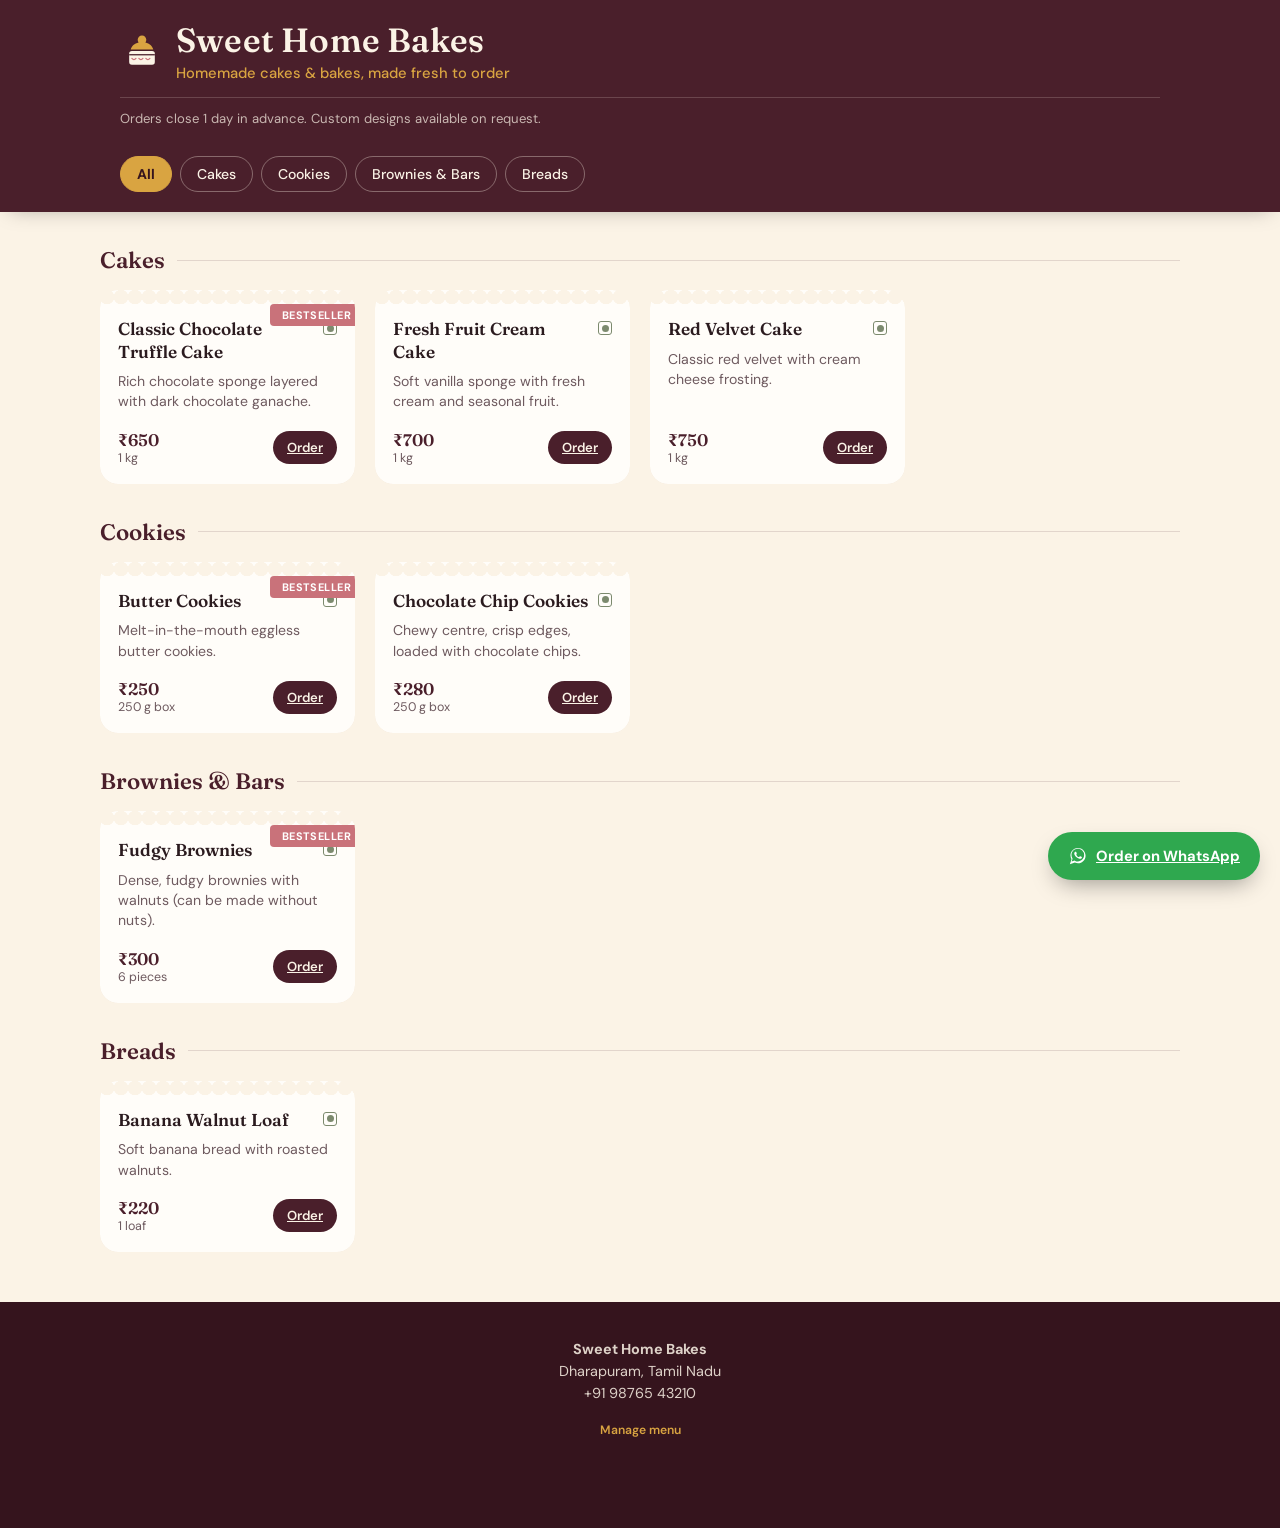
==== index.html @ f6c5ff97 "Add files via upload" ====
<!DOCTYPE html>
<html lang="en">
<head>
  <meta charset="UTF-8" />
  <meta name="viewport" content="width=device-width, initial-scale=1.0" />
  <title>Sweet Home Bakes — Menu</title>
  <meta name="description" content="Homemade cakes, cookies and bakes — browse the menu and order." />

  <link rel="manifest" href="manifest.json" />
  <meta name="theme-color" content="#4a1f2b" />
  <link rel="icon" href="icons/icon-192.png" />
  <link rel="apple-touch-icon" href="icons/icon-192.png" />

  <link rel="preconnect" href="https://fonts.googleapis.com" />
  <link rel="preconnect" href="https://fonts.gstatic.com" crossorigin />
  <link href="https://fonts.googleapis.com/css2?family=Fraunces:opsz,wght@9..144,500;9..144,600;9..144,700&family=DM+Sans:wght@400;500;700&display=swap" rel="stylesheet" />

  <link rel="stylesheet" href="styles.css" />
</head>
<body>

  <header class="site-header">
    <div class="container">
      <div class="brand-row">
        <div class="brand-mark">
          <svg class="icon" viewBox="0 0 48 48" fill="none" xmlns="http://www.w3.org/2000/svg">
            <path d="M24 6c-2.6 0-4.7 2.1-4.7 4.7 0 1.1.4 2.1 1 2.9-4.4.9-7.8 3.9-8.6 7.8h24.6c-.8-3.9-4.2-6.9-8.6-7.8.6-.8 1-1.8 1-2.9C28.7 8.1 26.6 6 24 6z" fill="#D9A441"/>
            <rect x="10" y="23" width="28" height="15" rx="3" fill="#FBF3E6"/>
            <path d="M10 27h28" stroke="#4A1F2B" stroke-width="1.4"/>
            <path d="M13 31c1.4 1.6 3 1.6 4.4 0M20.6 31c1.4 1.6 3 1.6 4.4 0M28.2 31c1.4 1.6 3 1.6 4.4 0" stroke="#C9727A" stroke-width="1.4" stroke-linecap="round"/>
          </svg>
          <div>
            <h1 class="brand-name" id="brand-name">Loading…</h1>
            <p class="brand-tagline" id="brand-tagline"></p>
          </div>
        </div>
      </div>

      <p class="header-note" id="header-note"></p>

      <nav class="category-bar" id="category-bar" aria-label="Filter by category"></nav>
    </div>
  </header>

  <main class="menu-section container" id="menu-root">
    <!-- Menu items are rendered here by site.js -->
  </main>

  <a
    class="float-order"
    id="float-order-btn"
    href="#"
    target="_blank"
    rel="noopener"
    aria-label="Order on WhatsApp"
  >
    <svg viewBox="0 0 32 32" fill="currentColor" aria-hidden="true">
      <path d="M16.04 3C9.37 3 3.97 8.4 3.97 15.07c0 2.23.6 4.32 1.65 6.12L3 29l7.98-2.57a12.02 12.02 0 0 0 5.06 1.12h.01c6.67 0 12.07-5.4 12.07-12.07C28.12 8.4 22.72 3 16.04 3zm0 21.9h-.01a10.1 10.1 0 0 1-5.13-1.4l-.37-.22-4.73 1.52 1.55-4.6-.24-.38a10.06 10.06 0 0 1-1.55-5.35c0-5.58 4.54-10.12 10.13-10.12 2.7 0 5.24 1.06 7.15 2.97a10.04 10.04 0 0 1 2.96 7.16c0 5.59-4.54 10.12-10.13 10.12zm5.55-7.59c-.3-.15-1.78-.88-2.06-.98-.28-.1-.48-.15-.68.15-.2.3-.78.98-.96 1.18-.18.2-.35.22-.65.07-.3-.15-1.26-.46-2.4-1.48-.89-.79-1.48-1.77-1.66-2.07-.17-.3-.02-.46.13-.6.14-.14.3-.35.45-.53.15-.18.2-.3.3-.5.1-.2.05-.38-.02-.53-.08-.15-.68-1.65-.94-2.26-.25-.6-.5-.51-.68-.52h-.58c-.2 0-.53.07-.8.38-.28.3-1.05 1.02-1.05 2.5s1.08 2.9 1.23 3.1c.15.2 2.12 3.23 5.13 4.53.72.31 1.28.5 1.72.63.72.23 1.38.2 1.9.12.58-.09 1.78-.73 2.03-1.43.25-.7.25-1.3.18-1.43-.07-.13-.27-.2-.57-.35z"/>
    </svg>
    Order on WhatsApp
  </a>

  <footer class="site-footer">
    <div class="container">
      <p><strong id="footer-shop-name"></strong></p>
      <p id="footer-address"></p>
      <p id="footer-phone"></p>
      <p><a id="footer-instagram" href="#" target="_blank" rel="noopener"></a></p>
      <a class="footer-admin-link" href="admin.html">Manage menu</a>
    </div>
  </footer>

  <script src="menu-data.js"></script>
  <script src="storage.js"></script>
  <script src="site.js"></script>
</body>
</html>
---- styles.css ----
/* ==========================================================
   DESIGN TOKENS
   ========================================================== */
:root {
  --plum: #4a1f2b;
  --plum-dark: #35141d;
  --cream: #fbf3e6;
  --cream-soft: #f4e8d6;
  --honey: #d9a441;
  --honey-dark: #b98526;
  --rose: #c9727a;
  --sage: #7c8a6e;
  --ink: #2b1b1f;
  --ink-soft: #6e5a5f;
  --line: rgba(74, 31, 43, 0.14);
  --card-bg: #fffdf9;
  --radius: 18px;
  --shadow: 0 10px 30px -14px rgba(74, 31, 43, 0.35);
  --font-display: "Fraunces", "Georgia", serif;
  --font-body: "DM Sans", "Segoe UI", sans-serif;
}

* { box-sizing: border-box; }

html { scroll-behavior: smooth; }

body {
  margin: 0;
  font-family: var(--font-body);
  background: var(--cream);
  color: var(--ink);
  -webkit-font-smoothing: antialiased;
}

img { max-width: 100%; display: block; }

a { color: inherit; }

button { font-family: inherit; }

.container {
  max-width: 1080px;
  margin: 0 auto;
  padding: 0 20px;
}

/* ==========================================================
   HEADER
   ========================================================== */
.site-header {
  position: sticky;
  top: 0;
  z-index: 40;
  background: var(--plum);
  color: var(--cream);
  padding: 22px 0 18px;
  box-shadow: 0 6px 20px -10px rgba(0,0,0,0.35);
}

.brand-row {
  display: flex;
  align-items: flex-start;
  justify-content: space-between;
  gap: 16px;
}

.brand-mark {
  display: flex;
  align-items: center;
  gap: 12px;
}

.brand-mark .icon {
  width: 44px;
  height: 44px;
  flex-shrink: 0;
}

.brand-name {
  font-family: var(--font-display);
  font-weight: 600;
  font-size: clamp(1.5rem, 4vw, 2.1rem);
  letter-spacing: 0.2px;
  margin: 0;
  line-height: 1.1;
}

.brand-tagline {
  margin: 4px 0 0;
  font-size: 0.92rem;
  color: var(--honey);
  font-weight: 500;
}

.header-note {
  margin-top: 14px;
  font-size: 0.82rem;
  color: rgba(251, 243, 230, 0.72);
  border-top: 1px solid rgba(251, 243, 230, 0.18);
  padding-top: 12px;
}

/* Category filter chips */
.category-bar {
  display: flex;
  gap: 8px;
  overflow-x: auto;
  padding: 16px 0 2px;
  margin-top: 4px;
  -ms-overflow-style: none;
  scrollbar-width: none;
}
.category-bar::-webkit-scrollbar { display: none; }

.chip {
  flex-shrink: 0;
  border: 1px solid rgba(251, 243, 230, 0.35);
  background: transparent;
  color: var(--cream);
  padding: 8px 16px;
  border-radius: 999px;
  font-size: 0.88rem;
  font-weight: 500;
  cursor: pointer;
  transition: background 0.15s ease, color 0.15s ease, border-color 0.15s ease;
  white-space: nowrap;
}

.chip:hover { border-color: var(--honey); }

.chip.active {
  background: var(--honey);
  border-color: var(--honey);
  color: var(--plum-dark);
  font-weight: 700;
}

/* ==========================================================
   MENU GRID
   ========================================================== */
.menu-section {
  padding: 28px 0 40px;
}

.category-heading {
  font-family: var(--font-display);
  font-size: 1.4rem;
  font-weight: 600;
  color: var(--plum);
  margin: 34px 0 16px;
  display: flex;
  align-items: center;
  gap: 12px;
}

.category-heading:first-child { margin-top: 6px; }

.category-heading::after {
  content: "";
  flex: 1;
  height: 1px;
  background: var(--line);
}

.card-grid {
  display: grid;
  grid-template-columns: repeat(auto-fill, minmax(240px, 1fr));
  gap: 20px;
}

.item-card {
  position: relative;
  background: var(--card-bg);
  border-radius: var(--radius);
  box-shadow: var(--shadow);
  padding: 22px 18px 18px;
  display: flex;
  flex-direction: column;
  gap: 8px;
  /* scalloped "piped icing" top edge — the signature detail */
  -webkit-mask-image:
    radial-gradient(circle 7px at 7px 7px, transparent 7px, black 7.5px),
    linear-gradient(black, black);
  -webkit-mask-repeat: repeat-x, no-repeat;
  -webkit-mask-position: top left, 0 14px;
  -webkit-mask-size: 14px 14px, 100% calc(100% - 14px);
  mask-image:
    radial-gradient(circle 7px at 7px 7px, transparent 7px, black 7.5px),
    linear-gradient(black, black);
  mask-repeat: repeat-x, no-repeat;
  mask-position: top left, 0 14px;
  mask-size: 14px 14px, 100% calc(100% - 14px);
}

.item-card .top-row {
  display: flex;
  align-items: flex-start;
  justify-content: space-between;
  gap: 10px;
  margin-top: 6px;
}

.item-name {
  font-family: var(--font-display);
  font-size: 1.08rem;
  font-weight: 600;
  color: var(--ink);
  margin: 0;
  line-height: 1.3;
}

.veg-dot {
  flex-shrink: 0;
  width: 14px;
  height: 14px;
  border: 1.5px solid var(--sage);
  border-radius: 3px;
  display: inline-flex;
  align-items: center;
  justify-content: center;
  margin-top: 3px;
}
.veg-dot::after {
  content: "";
  width: 7px;
  height: 7px;
  border-radius: 50%;
  background: var(--sage);
}

.item-desc {
  font-size: 0.88rem;
  color: var(--ink-soft);
  margin: 0;
  line-height: 1.45;
}

.item-bottom {
  display: flex;
  align-items: center;
  justify-content: space-between;
  margin-top: auto;
  padding-top: 10px;
}

.item-price {
  font-family: var(--font-display);
  font-weight: 600;
  font-size: 1.05rem;
  color: var(--plum);
}

.item-unit {
  font-size: 0.78rem;
  color: var(--ink-soft);
  font-weight: 400;
}

.badge {
  position: absolute;
  top: 14px;
  right: -6px;
  background: var(--rose);
  color: #fff;
  font-size: 0.68rem;
  font-weight: 700;
  letter-spacing: 0.04em;
  text-transform: uppercase;
  padding: 4px 10px 4px 12px;
  border-radius: 4px 0 0 4px;
}

.order-btn {
  border: none;
  background: var(--plum);
  color: var(--cream);
  padding: 8px 14px;
  border-radius: 999px;
  font-size: 0.82rem;
  font-weight: 600;
  cursor: pointer;
  transition: background 0.15s ease;
}
.order-btn:hover { background: var(--plum-dark); }

.unavailable {
  opacity: 0.5;
}
.unavailable .order-btn {
  background: #b9aaa4;
  cursor: not-allowed;
}
.sold-out-tag {
  font-size: 0.72rem;
  font-weight: 700;
  color: var(--rose);
  text-transform: uppercase;
  letter-spacing: 0.04em;
}

.empty-state {
  text-align: center;
  padding: 60px 20px;
  color: var(--ink-soft);
}

/* ==========================================================
   FLOATING WHATSAPP BUTTON
   ========================================================== */
.float-order {
  position: fixed;
  bottom: 20px;
  right: 20px;
  z-index: 50;
  background: #2fa84f;
  color: #fff;
  border: none;
  border-radius: 999px;
  padding: 14px 20px;
  font-size: 0.92rem;
  font-weight: 700;
  box-shadow: 0 10px 24px -8px rgba(0,0,0,0.4);
  display: flex;
  align-items: center;
  gap: 8px;
  cursor: pointer;
}
.float-order svg { width: 20px; height: 20px; flex-shrink: 0; }

/* ==========================================================
   FOOTER
   ========================================================== */
.site-footer {
  background: var(--plum-dark);
  color: rgba(251, 243, 230, 0.85);
  padding: 34px 0 90px;
  margin-top: 10px;
  font-size: 0.9rem;
  text-align: center;
}
.site-footer p { margin: 4px 0; }
.site-footer a { color: var(--honey); text-decoration: none; font-weight: 600; }
.footer-admin-link {
  display: inline-block;
  margin-top: 16px;
  font-size: 0.76rem;
  color: rgba(251, 243, 230, 0.45);
}

/* ==========================================================
   ADMIN PAGE
   ========================================================== */
.admin-shell { max-width: 720px; margin: 0 auto; padding: 24px 20px 60px; }

.admin-header {
  display: flex;
  align-items: center;
  justify-content: space-between;
  margin-bottom: 8px;
}

.admin-header h1 {
  font-family: var(--font-display);
  color: var(--plum);
  font-size: 1.5rem;
  margin: 0;
}

.back-link {
  font-size: 0.85rem;
  font-weight: 600;
  color: var(--plum);
  text-decoration: none;
}

.admin-sub { color: var(--ink-soft); font-size: 0.9rem; margin: 0 0 22px; }

.admin-toolbar {
  display: flex;
  flex-wrap: wrap;
  gap: 10px;
  margin-bottom: 22px;
}

.btn {
  border: 1px solid var(--plum);
  background: var(--plum);
  color: var(--cream);
  padding: 10px 16px;
  border-radius: 10px;
  font-size: 0.85rem;
  font-weight: 600;
  cursor: pointer;
}
.btn.secondary {
  background: transparent;
  color: var(--plum);
}
.btn.danger {
  background: transparent;
  border-color: var(--rose);
  color: var(--rose);
}

.admin-card {
  background: var(--card-bg);
  border-radius: 14px;
  box-shadow: var(--shadow);
  padding: 18px;
  margin-bottom: 16px;
}

.field-row { display: grid; grid-template-columns: 1fr 1fr; gap: 12px; }
.field { margin-bottom: 12px; }
.field label {
  display: block;
  font-size: 0.78rem;
  font-weight: 600;
  color: var(--ink-soft);
  margin-bottom: 4px;
}
.field input[type="text"],
.field input[type="number"],
.field select,
.field textarea {
  width: 100%;
  border: 1px solid var(--line);
  border-radius: 8px;
  padding: 9px 10px;
  font-size: 0.92rem;
  font-family: inherit;
  background: #fff;
  color: var(--ink);
}
.field textarea { resize: vertical; min-height: 54px; }

.field-check {
  display: flex;
  align-items: center;
  gap: 8px;
  font-size: 0.85rem;
  color: var(--ink-soft);
  margin-bottom: 10px;
}

.admin-item-row {
  display: flex;
  align-items: center;
  justify-content: space-between;
  gap: 10px;
  padding: 12px 0;
  border-bottom: 1px solid var(--line);
}
.admin-item-row:last-child { border-bottom: none; }
.admin-item-info strong { display: block; font-size: 0.95rem; }
.admin-item-info span { font-size: 0.78rem; color: var(--ink-soft); }
.admin-item-actions { display: flex; gap: 8px; flex-shrink: 0; }
.icon-btn {
  border: none;
  background: var(--cream-soft);
  color: var(--plum);
  border-radius: 8px;
  width: 34px;
  height: 34px;
  cursor: pointer;
  font-size: 0.95rem;
}
.icon-btn.danger { color: var(--rose); }

.toast {
  position: fixed;
  bottom: 20px;
  left: 50%;
  transform: translateX(-50%);
  background: var(--plum-dark);
  color: var(--cream);
  padding: 10px 18px;
  border-radius: 999px;
  font-size: 0.85rem;
  box-shadow: var(--shadow);
  opacity: 0;
  pointer-events: none;
  transition: opacity 0.2s ease;
  z-index: 100;
}
.toast.show { opacity: 1; }

@media (max-width: 520px) {
  .field-row { grid-template-columns: 1fr; }
}
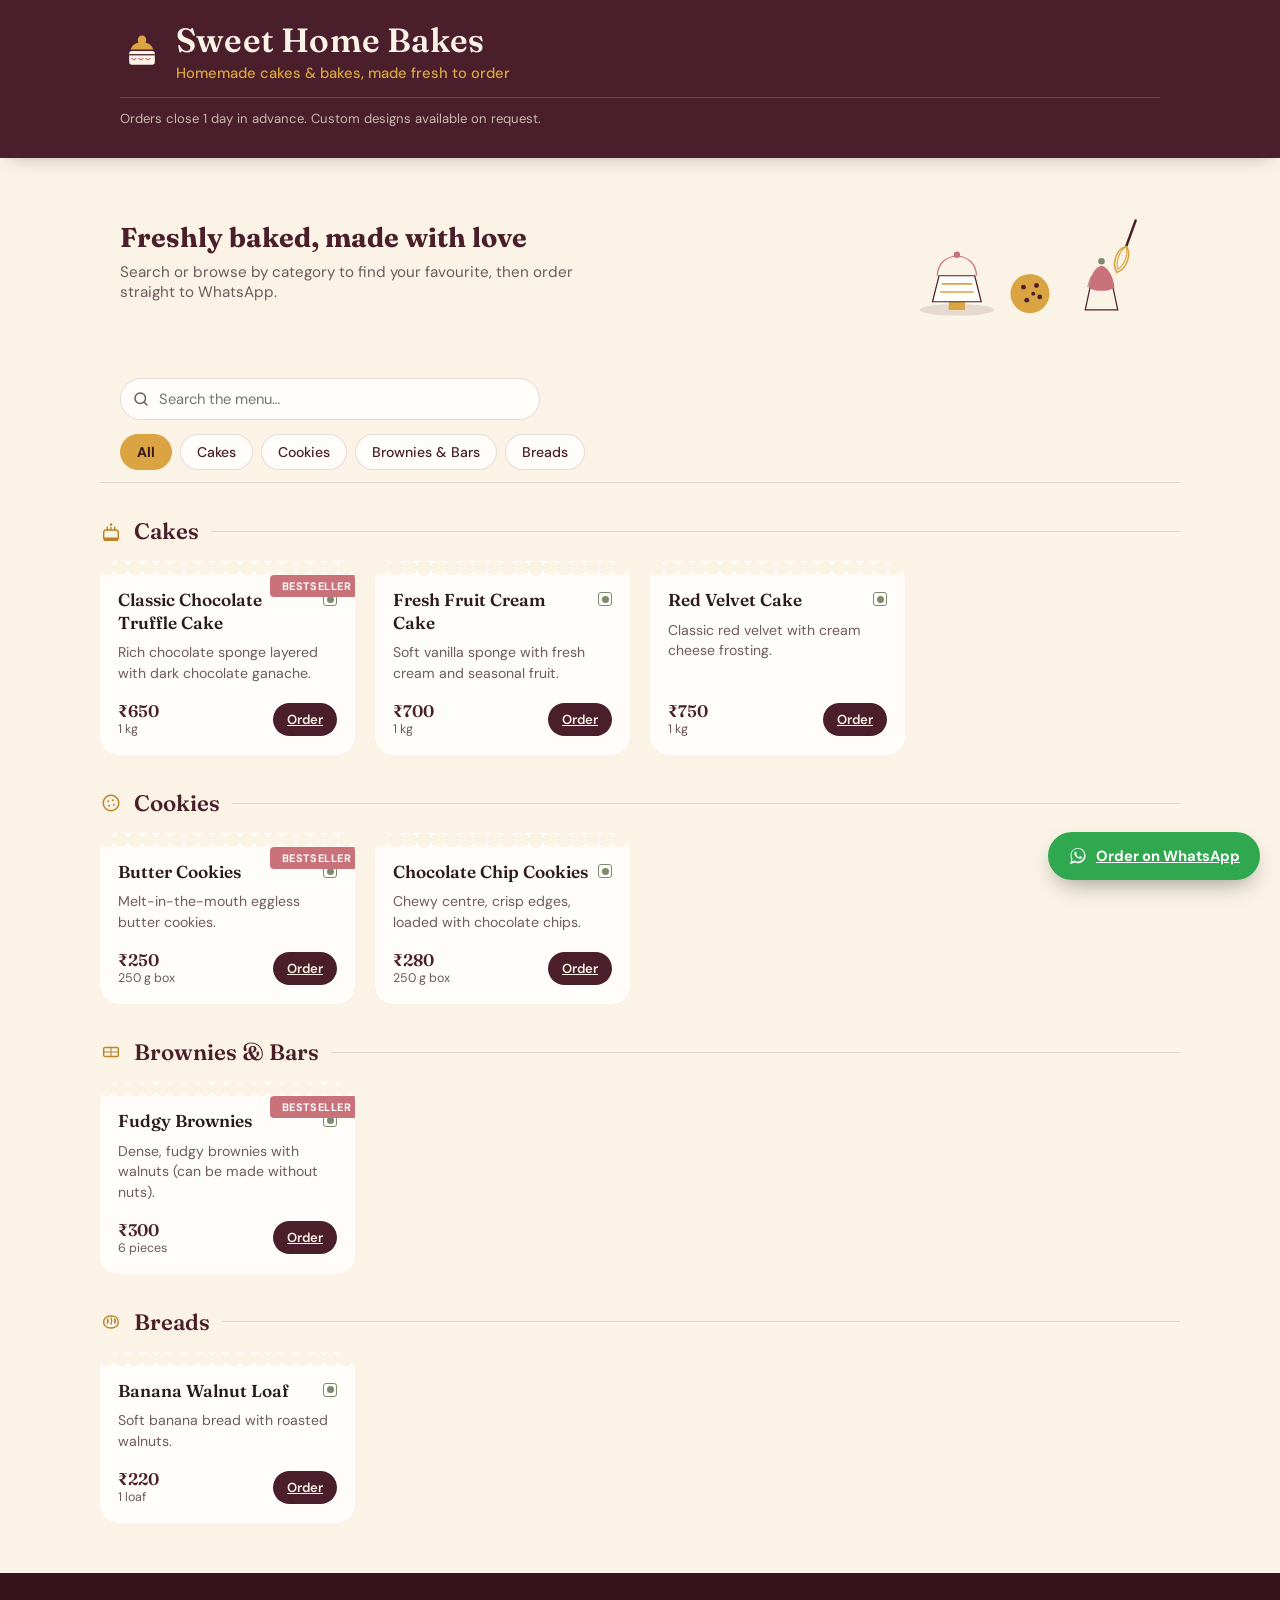
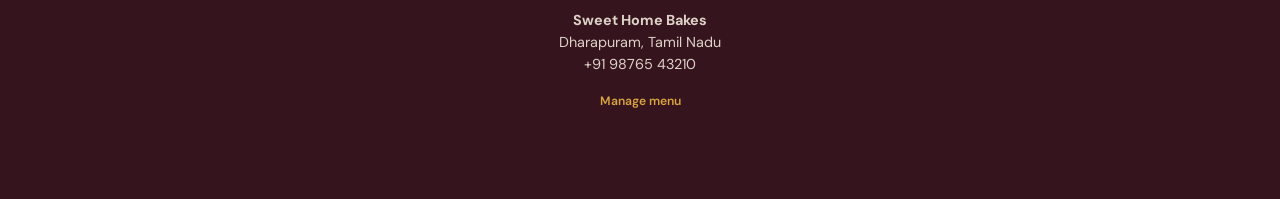
==== commit 49a6726b: "Add files via upload" ====
--- a/index.html
+++ b/index.html
@@ -37,10 +37,55 @@
       </div>
 
       <p class="header-note" id="header-note"></p>
-
-      <nav class="category-bar" id="category-bar" aria-label="Filter by category"></nav>
     </div>
   </header>
+
+  <section class="hero container">
+    <div class="hero-text">
+      <h2>Freshly baked, made with love</h2>
+      <p>Search or browse by category to find your favourite, then order straight to WhatsApp.</p>
+    </div>
+    <svg class="hero-art" viewBox="0 0 320 180" xmlns="http://www.w3.org/2000/svg" aria-hidden="true">
+      <!-- Cake stand -->
+      <ellipse cx="70" cy="150" rx="46" ry="7" fill="#4A1F2B" opacity="0.12"/>
+      <rect x="60" y="140" width="20" height="10" fill="#D9A441"/>
+      <path d="M40 140 L100 140 L92 108 L48 108 Z" fill="#FFFDF9" stroke="#4A1F2B" stroke-width="1.5"/>
+      <path d="M46 108c0-14 10-24 24-24s24 10 24 24" fill="none" stroke="#C9727A" stroke-width="1.5"/>
+      <circle cx="70" cy="82" r="4" fill="#C9727A"/>
+      <path d="M52 118h36M50 128h40" stroke="#D9A441" stroke-width="2" stroke-linecap="round"/>
+
+      <!-- Cookie -->
+      <circle cx="160" cy="130" r="24" fill="#D9A441"/>
+      <circle cx="152" cy="122" r="3" fill="#4A1F2B"/>
+      <circle cx="168" cy="120" r="3" fill="#4A1F2B"/>
+      <circle cx="172" cy="134" r="3" fill="#4A1F2B"/>
+      <circle cx="156" cy="138" r="3" fill="#4A1F2B"/>
+      <circle cx="164" cy="130" r="2.4" fill="#4A1F2B"/>
+
+      <!-- Cupcake -->
+      <path d="M228 150 L268 150 L262 122 L234 122 Z" fill="#FBF3E6" stroke="#4A1F2B" stroke-width="1.5"/>
+      <path d="M231 122c1-5 3-9 4-13M241 122c1-6 1-11 0-16M251 122c-1-5-1-10 0-15M261 122c-1-4-3-8-4-12" stroke="#4A1F2B" stroke-width="1.1" opacity="0.5"/>
+      <path d="M232 122c2-16 10-26 16-26s14 10 16 26c-6 6-26 6-32 0z" fill="#C9727A"/>
+      <circle cx="248" cy="90" r="4" fill="#7C8A6E"/>
+
+      <!-- Whisk -->
+      <g transform="translate(290,40) rotate(20)">
+        <path d="M0 0 v34" stroke="#4A1F2B" stroke-width="3" stroke-linecap="round"/>
+        <path d="M0 34 c-10 6 -10 26 0 34 c10 -8 10 -28 0 -34z" fill="none" stroke="#D9A441" stroke-width="2"/>
+        <path d="M0 34 c-6 8 -6 22 0 30" fill="none" stroke="#D9A441" stroke-width="1.4"/>
+        <path d="M0 34 c6 8 6 22 0 30" fill="none" stroke="#D9A441" stroke-width="1.4"/>
+      </g>
+    </svg>
+  </section>
+
+  <div class="filter-bar container">
+    <div class="search-wrap">
+      <svg class="search-icon" viewBox="0 0 24 24" aria-hidden="true"><circle cx="11" cy="11" r="7" fill="none" stroke="currentColor" stroke-width="2"/><path d="M20 20l-4-4" stroke="currentColor" stroke-width="2" stroke-linecap="round"/></svg>
+      <input type="search" id="search-input" placeholder="Search the menu…" aria-label="Search the menu" />
+      <button type="button" id="search-clear" aria-label="Clear search">✕</button>
+    </div>
+    <nav class="category-bar" id="category-bar" aria-label="Filter by category"></nav>
+  </div>
 
   <main class="menu-section container" id="menu-root">
     <!-- Menu items are rendered here by site.js -->
--- a/styles.css
+++ b/styles.css
@@ -114,9 +114,9 @@
 
 .chip {
   flex-shrink: 0;
-  border: 1px solid rgba(251, 243, 230, 0.35);
-  background: transparent;
-  color: var(--cream);
+  border: 1px solid var(--line);
+  background: var(--card-bg);
+  color: var(--plum);
   padding: 8px 16px;
   border-radius: 999px;
   font-size: 0.88rem;
@@ -136,6 +136,110 @@
 }
 
 /* ==========================================================
+   HERO
+   ========================================================== */
+.hero {
+  display: flex;
+  align-items: center;
+  gap: 24px;
+  padding: 30px 20px;
+  flex-wrap: wrap;
+}
+
+.hero-text {
+  flex: 1 1 240px;
+  min-width: 220px;
+}
+
+.hero-text h2 {
+  font-family: var(--font-display);
+  color: var(--plum);
+  font-size: clamp(1.3rem, 3vw, 1.7rem);
+  margin: 0 0 8px;
+}
+
+.hero-text p {
+  color: var(--ink-soft);
+  margin: 0;
+  font-size: 0.95rem;
+  max-width: 46ch;
+}
+
+.hero-art {
+  width: 260px;
+  max-width: 100%;
+  height: auto;
+  flex-shrink: 0;
+}
+
+/* ==========================================================
+   FILTER BAR (search + categories)
+   ========================================================== */
+.filter-bar {
+  position: sticky;
+  top: 0;
+  z-index: 30;
+  background: var(--cream);
+  padding: 6px 20px 10px;
+  border-bottom: 1px solid var(--line);
+}
+
+.search-wrap {
+  position: relative;
+  max-width: 420px;
+  margin: 8px auto 4px 0;
+}
+
+.search-icon {
+  position: absolute;
+  left: 12px;
+  top: 50%;
+  transform: translateY(-50%);
+  width: 18px;
+  height: 18px;
+  color: var(--ink-soft);
+  pointer-events: none;
+}
+
+.search-wrap input[type="search"] {
+  width: 100%;
+  border: 1.5px solid var(--line);
+  background: var(--card-bg);
+  border-radius: 999px;
+  padding: 10px 38px;
+  font-size: 0.92rem;
+  font-family: inherit;
+  color: var(--ink);
+}
+.search-wrap input[type="search"]::-webkit-search-cancel-button { display: none; }
+.search-wrap input[type="search"]:focus {
+  outline: none;
+  border-color: var(--honey);
+}
+
+#search-clear {
+  display: none;
+  position: absolute;
+  right: 8px;
+  top: 50%;
+  transform: translateY(-50%);
+  width: 24px;
+  height: 24px;
+  align-items: center;
+  justify-content: center;
+  border: none;
+  background: var(--cream-soft);
+  color: var(--ink-soft);
+  border-radius: 50%;
+  font-size: 0.7rem;
+  cursor: pointer;
+}
+
+.filter-bar .category-bar {
+  padding-top: 10px;
+}
+
+/* ==========================================================
    MENU GRID
    ========================================================== */
 .menu-section {
@@ -160,6 +264,13 @@
   flex: 1;
   height: 1px;
   background: var(--line);
+}
+
+.cat-icon {
+  width: 22px;
+  height: 22px;
+  color: var(--honey-dark);
+  flex-shrink: 0;
 }
 
 .card-grid {
@@ -488,3 +599,10 @@
 @media (max-width: 520px) {
   .field-row { grid-template-columns: 1fr; }
 }
+
+@media (max-width: 640px) {
+  .hero { padding: 20px 20px 10px; gap: 14px; }
+  .hero-art { width: 180px; margin: 0 auto; }
+  .hero-text { text-align: center; }
+  .hero-text p { margin: 0 auto; }
+}
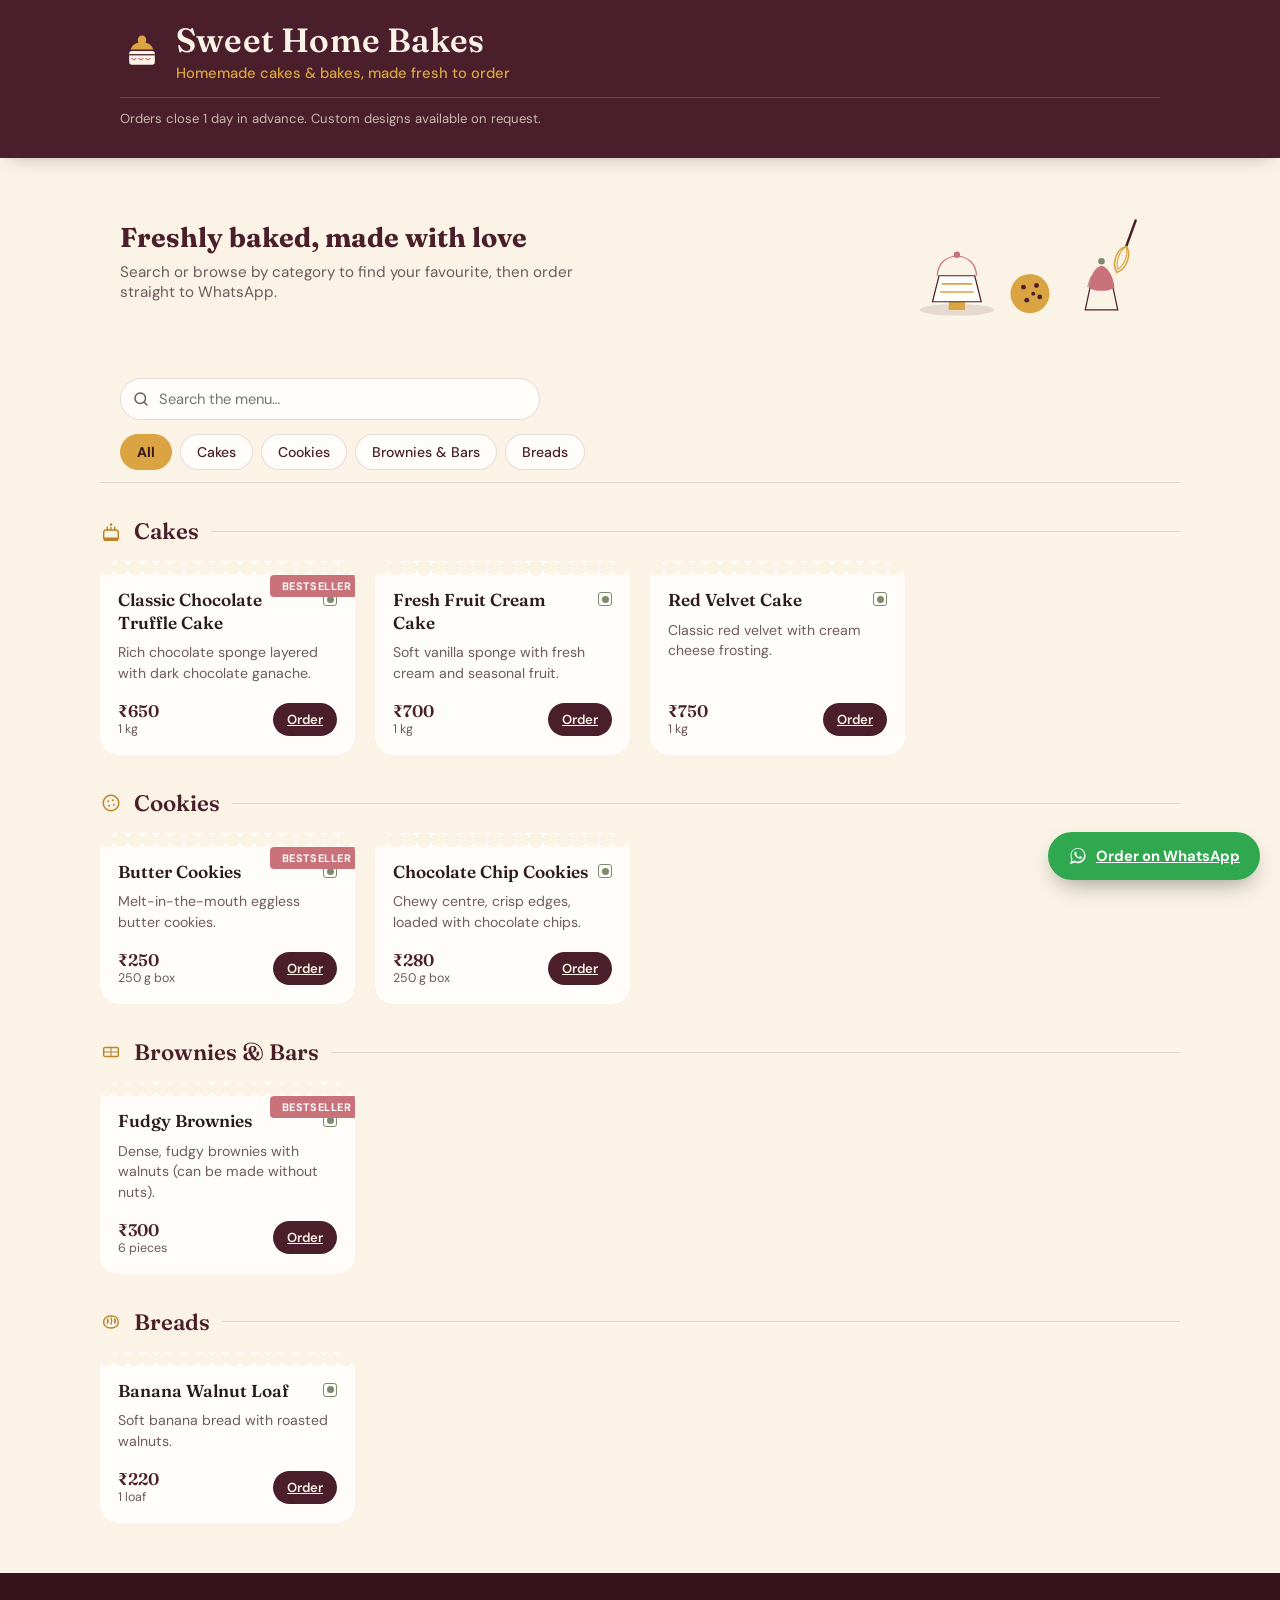
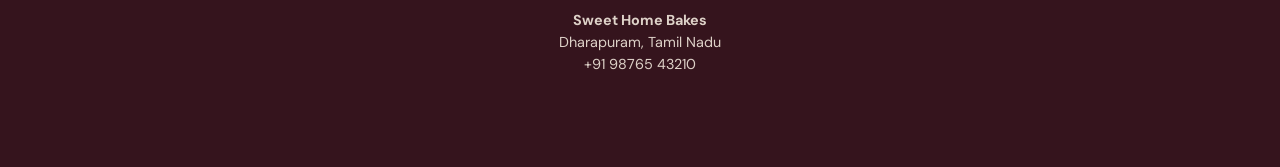
==== commit ee3e367c: "Add files via upload" ====
--- a/index.html
+++ b/index.html
@@ -111,7 +111,6 @@
       <p id="footer-address"></p>
       <p id="footer-phone"></p>
       <p><a id="footer-instagram" href="#" target="_blank" rel="noopener"></a></p>
-      <a class="footer-admin-link" href="admin.html">Manage menu</a>
     </div>
   </footer>
 
